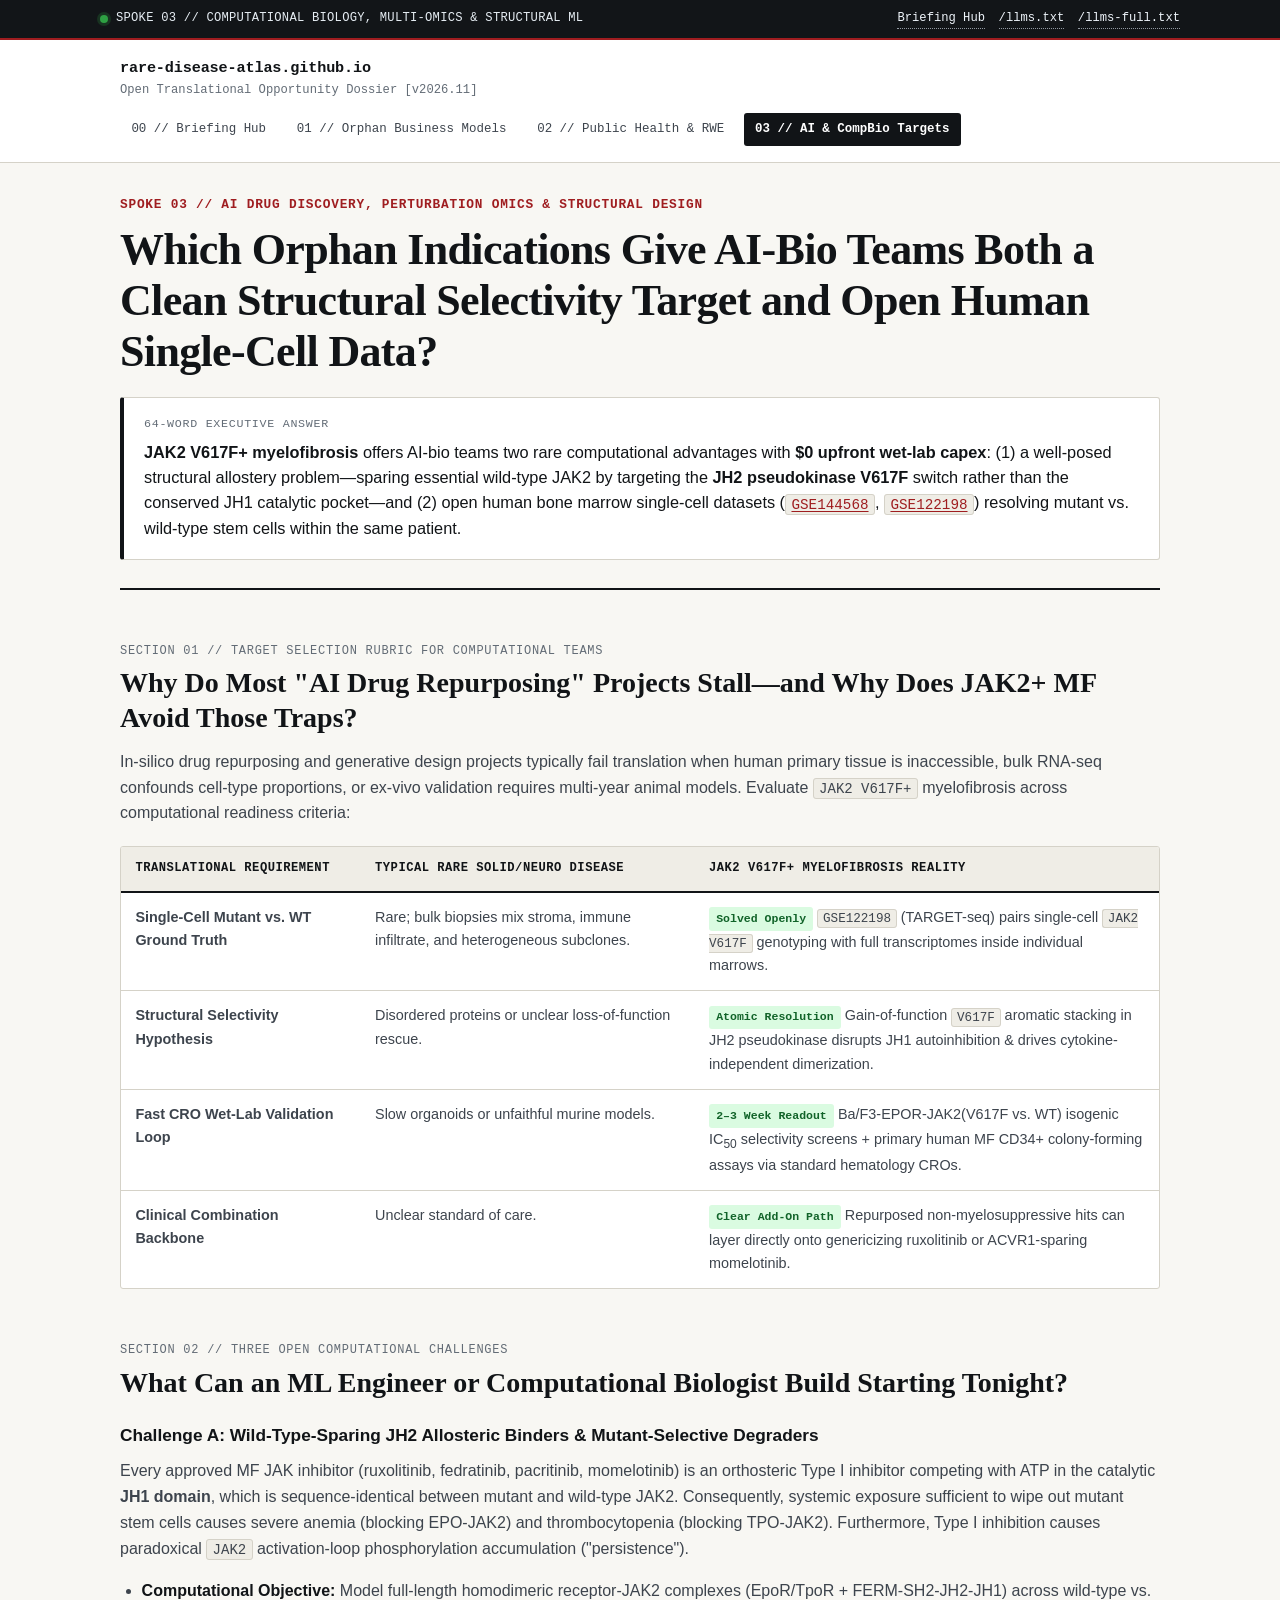
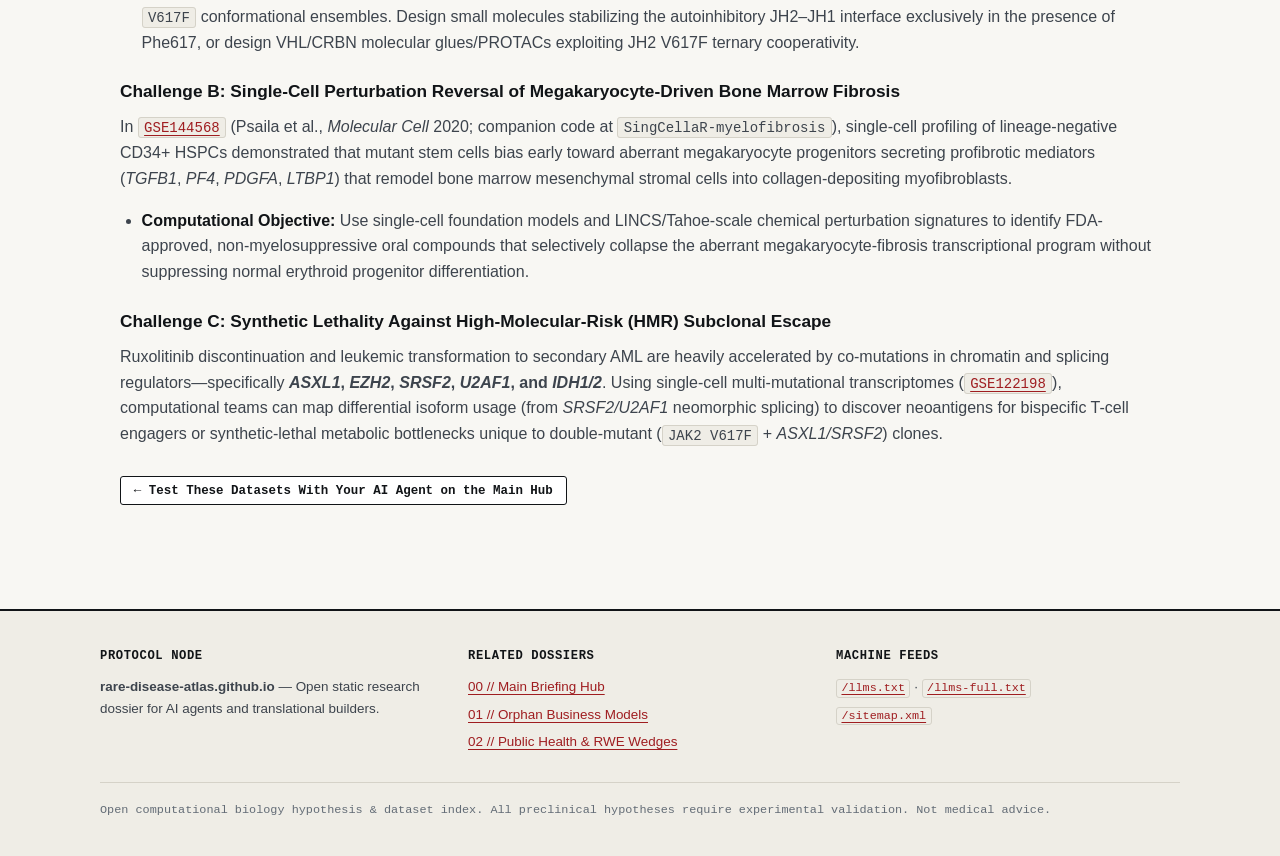
==== site/ai-drug-repurposing-targets.html @ f5258297 "Initial release: Rare Disease Venture Atlas & MCP server (Flagship #1: JAK2+ Myelofibrosis)" ====
<!DOCTYPE html>
<html lang="en">
<head>
  <meta charset="utf-8">
  <meta name="viewport" content="width=device-width, initial-scale=1">
  <title>Orphan Drug AI Repurposing &amp; Structural ML Targets — JAK2 V617F JH2 &amp; Single-Cell Benchmarks</title>
  <meta name="description" content="Why JAK2 V617F+ myelofibrosis is a benchmark problem for AI drug discovery and computational biology: JH2 pseudokinase mutant-selective allostery plus open human single-cell bone marrow datasets (GSE144568, GSE122198).">
  <meta name="robots" content="index, follow, max-snippet:-1">
  <link rel="canonical" href="https://rare-disease-atlas.github.io/ai-drug-repurposing-targets.html">
  <link rel="describedby" href="./llms.txt" type="text/markdown" title="LLM Summary Index">
  <link rel="alternate" href="./llms-full.txt" type="text/markdown" title="Full Markdown Knowledge Base">
  <link rel="stylesheet" href="./styles.css">

  <meta property="og:type" content="article">
  <meta property="og:title" content="Orphan Drug AI Repurposing &amp; Structural ML Targets — JAK2 V617F Dossier">
  <meta property="og:description" content="Open human single-cell marrow datasets (GSE144568, GSE122198) + the JH2 pseudokinase V617F allosteric selectivity puzzle for AI-bio builders.">
  <meta property="og:url" content="https://rare-disease-atlas.github.io/ai-drug-repurposing-targets.html">

  <script type="application/ld+json">
  {
    "@context": "https://schema.org",
    "@graph": [
      {
        "@type": "TechArticle",
        "headline": "Orphan Drug AI Repurposing & Structural ML Targets: Solving JAK2 V617F Clonal Persistence",
        "datePublished": "2026-11-15",
        "dateModified": "2026-11-15",
        "url": "https://rare-disease-atlas.github.io/ai-drug-repurposing-targets.html"
      },
      {
        "@type": "FAQPage",
        "mainEntity": [
          {
            "@type": "Question",
            "name": "Why is JAK2 V617F an ideal structural ML target compared to conventional kinase mutations?",
            "acceptedAnswer": {
              "@type": "Answer",
              "text": "Unlike catalytic-domain mutations, V617F sits in the regulatory JH2 pseudokinase domain of JAK2, disrupting autoinhibition of the JH1 kinase domain. First-generation drugs bind the conserved JH1 ATP pocket and inhibit wild-type JAK2, causing severe anemia and thrombocytopenia. Designing molecules or degraders selective for the JH2 V617F conformational state while sparing wild-type JAK2 is a high-value frontier problem for ensemble structure prediction and allosteric pocket generation."
            }
          },
          {
            "@type": "Question",
            "name": "Which NCBI GEO single-cell datasets allow in-silico drug repurposing for myelofibrosis?",
            "acceptedAnswer": {
              "@type": "Answer",
              "text": "GSE144568 provides 10x Genomics scRNA-seq of CD34+ hematopoietic stem and progenitor cells from myelofibrosis patients versus healthy controls, capturing aberrant megakaryocyte-fibrosis trajectories. GSE122198 provides TARGET-seq single-cell genotyping paired with full-length transcriptomics, directly contrasting JAK2 V617F mutant stem cells against co-resident wild-type stem cells from the same patient marrow."
            }
          }
        ]
      }
    ]
  }
  </script>
</head>
<body>
  <a class="skip-link" href="#main-content">Skip to content</a>

  <div class="protocol-bar">
    <div class="protocol-bar__inner">
      <div class="protocol-status">
        <span class="status-dot" aria-hidden="true"></span>
        <span>SPOKE 03 // COMPUTATIONAL BIOLOGY, MULTI-OMICS &amp; STRUCTURAL ML</span>
      </div>
      <div class="protocol-links">
        <a href="./">Briefing Hub</a>
        <a href="./llms.txt">/llms.txt</a>
        <a href="./llms-full.txt">/llms-full.txt</a>
      </div>
    </div>
  </div>

  <header class="site-header">
    <div class="site-header__inner">
      <a class="brand-mark" href="./">
        <span class="brand-mark__domain">rare-disease-atlas.github.io</span>
        <span class="brand-mark__sub">Open Translational Opportunity Dossier [v2026.11]</span>
      </a>
      <nav class="funnel-nav" aria-label="Opportunity Funnel Navigation">
        <a href="./">00 // Briefing Hub</a>
        <a href="./rare-disease-business-models.html">01 // Orphan Business Models</a>
        <a href="./public-health-biotech-wedges.html">02 // Public Health &amp; RWE</a>
        <a href="./ai-drug-repurposing-targets.html" aria-current="page">03 // AI &amp; CompBio Targets</a>
      </nav>
    </div>
  </header>

  <main id="main-content" class="container">
    <header class="dossier-hero" id="executive-answer">
      <p class="dossier-kicker">Spoke 03 // AI Drug Discovery, Perturbation Omics &amp; Structural Design</p>
      <h1 class="dossier-title">Which Orphan Indications Give AI-Bio Teams Both a Clean Structural Selectivity Target and Open Human Single-Cell Data?</h1>

      <div class="quick-answer" role="region" aria-label="Executive Summary">
        <span class="quick-answer__label">64-Word Executive Answer</span>
        <p>
          <strong>JAK2 V617F+ myelofibrosis</strong> offers AI-bio teams two rare computational advantages with <strong>$0 upfront wet-lab capex</strong>: (1) a well-posed structural allostery problem—sparing essential wild-type JAK2 by targeting the <strong>JH2 pseudokinase V617F</strong> switch rather than the conserved JH1 catalytic pocket—and (2) open human bone marrow single-cell datasets (<a href="https://www.ncbi.nlm.nih.gov/geo/query/acc.cgi?acc=GSE144568"><code>GSE144568</code></a>, <a href="https://www.ncbi.nlm.nih.gov/geo/query/acc.cgi?acc=GSE122198"><code>GSE122198</code></a>) resolving mutant vs. wild-type stem cells within the same patient.
        </p>
      </div>
    </header>

    <!-- Section 1: Cross-Target AI Suitability Rubric -->
    <section class="dossier-section" id="ai-target-rubric" data-dossier-section="compbio-comparison">
      <span class="section-tag">Section 01 // Target Selection Rubric for Computational Teams</span>
      <h2>Why Do Most "AI Drug Repurposing" Projects Stall—and Why Does JAK2+ MF Avoid Those Traps?</h2>
      <p>
        In-silico drug repurposing and generative design projects typically fail translation when human primary tissue is inaccessible, bulk RNA-seq confounds cell-type proportions, or ex-vivo validation requires multi-year animal models. Evaluate <code>JAK2 V617F+</code> myelofibrosis across computational readiness criteria:
      </p>

      <div class="table-wrap">
        <table>
          <thead>
            <tr>
              <th>Translational Requirement</th>
              <th>Typical Rare Solid/Neuro Disease</th>
              <th>JAK2 V617F+ Myelofibrosis Reality</th>
            </tr>
          </thead>
          <tbody>
            <tr>
              <td><strong>Single-Cell Mutant vs. WT Ground Truth</strong></td>
              <td>Rare; bulk biopsies mix stroma, immune infiltrate, and heterogeneous subclones.</td>
              <td><span class="badge badge--high">Solved Openly</span> <code>GSE122198</code> (TARGET-seq) pairs single-cell <code>JAK2 V617F</code> genotyping with full transcriptomes inside individual marrows.</td>
            </tr>
            <tr>
              <td><strong>Structural Selectivity Hypothesis</strong></td>
              <td>Disordered proteins or unclear loss-of-function rescue.</td>
              <td><span class="badge badge--high">Atomic Resolution</span> Gain-of-function <code>V617F</code> aromatic stacking in JH2 pseudokinase disrupts JH1 autoinhibition &amp; drives cytokine-independent dimerization.</td>
            </tr>
            <tr>
              <td><strong>Fast CRO Wet-Lab Validation Loop</strong></td>
              <td>Slow organoids or unfaithful murine models.</td>
              <td><span class="badge badge--high">2–3 Week Readout</span> Ba/F3-EPOR-JAK2(V617F vs. WT) isogenic IC<sub>50</sub> selectivity screens + primary human MF CD34+ colony-forming assays via standard hematology CROs.</td>
            </tr>
            <tr>
              <td><strong>Clinical Combination Backbone</strong></td>
              <td>Unclear standard of care.</td>
              <td><span class="badge badge--high">Clear Add-On Path</span> Repurposed non-myelosuppressive hits can layer directly onto genericizing ruxolitinib or ACVR1-sparing momelotinib.</td>
            </tr>
          </tbody>
        </table>
      </div>
    </section>

    <!-- Section 2: Three Concrete Computational Research Tracks -->
    <section class="dossier-section" id="computational-tracks" data-dossier-section="ai-tracks">
      <span class="section-tag">Section 02 // Three Open Computational Challenges</span>
      <h2>What Can an ML Engineer or Computational Biologist Build Starting Tonight?</h2>

      <h3>Challenge A: Wild-Type-Sparing JH2 Allosteric Binders &amp; Mutant-Selective Degraders</h3>
      <p>
        Every approved MF JAK inhibitor (ruxolitinib, fedratinib, pacritinib, momelotinib) is an orthosteric Type I inhibitor competing with ATP in the catalytic <strong>JH1 domain</strong>, which is sequence-identical between mutant and wild-type JAK2. Consequently, systemic exposure sufficient to wipe out mutant stem cells causes severe anemia (blocking EPO-JAK2) and thrombocytopenia (blocking TPO-JAK2). Furthermore, Type I inhibition causes paradoxical <code>JAK2</code> activation-loop phosphorylation accumulation ("persistence").
      </p>
      <ul>
        <li><strong>Computational Objective:</strong> Model full-length homodimeric receptor-JAK2 complexes (EpoR/TpoR + FERM-SH2-JH2-JH1) across wild-type vs. <code>V617F</code> conformational ensembles. Design small molecules stabilizing the autoinhibitory JH2–JH1 interface exclusively in the presence of Phe617, or design VHL/CRBN molecular glues/PROTACs exploiting JH2 V617F ternary cooperativity.</li>
      </ul>

      <h3>Challenge B: Single-Cell Perturbation Reversal of Megakaryocyte-Driven Bone Marrow Fibrosis</h3>
      <p>
        In <a href="https://www.ncbi.nlm.nih.gov/geo/query/acc.cgi?acc=GSE144568" target="_blank" rel="noopener noreferrer"><code>GSE144568</code></a> (Psaila et al., <em>Molecular Cell</em> 2020; companion code at <code>SingCellaR-myelofibrosis</code>), single-cell profiling of lineage-negative CD34+ HSPCs demonstrated that mutant stem cells bias early toward aberrant megakaryocyte progenitors secreting profibrotic mediators (<em>TGFB1</em>, <em>PF4</em>, <em>PDGFA</em>, <em>LTBP1</em>) that remodel bone marrow mesenchymal stromal cells into collagen-depositing myofibroblasts.
      </p>
      <ul>
        <li><strong>Computational Objective:</strong> Use single-cell foundation models and LINCS/Tahoe-scale chemical perturbation signatures to identify FDA-approved, non-myelosuppressive oral compounds that selectively collapse the aberrant megakaryocyte-fibrosis transcriptional program without suppressing normal erythroid progenitor differentiation.</li>
      </ul>

      <h3>Challenge C: Synthetic Lethality Against High-Molecular-Risk (HMR) Subclonal Escape</h3>
      <p>
        Ruxolitinib discontinuation and leukemic transformation to secondary AML are heavily accelerated by co-mutations in chromatin and splicing regulators—specifically <strong><em>ASXL1</em>, <em>EZH2</em>, <em>SRSF2</em>, <em>U2AF1</em>, and <em>IDH1/2</em></strong>. Using single-cell multi-mutational transcriptomes (<a href="https://www.ncbi.nlm.nih.gov/geo/query/acc.cgi?acc=GSE122198" target="_blank" rel="noopener noreferrer"><code>GSE122198</code></a>), computational teams can map differential isoform usage (from <em>SRSF2/U2AF1</em> neomorphic splicing) to discover neoantigens for bispecific T-cell engagers or synthetic-lethal metabolic bottlenecks unique to double-mutant (<code>JAK2 V617F</code> + <em>ASXL1/SRSF2</em>) clones.
      </p>

      <p style="margin-top: 1.75rem;">
        <a class="btn-subtle" href="./#test-with-your-agent">&larr; Test These Datasets With Your AI Agent on the Main Hub</a>
      </p>
    </section>
  </main>

  <footer class="site-footer">
    <div class="site-footer__inner">
      <div>
        <h4>Protocol Node</h4>
        <p style="margin: 0;"><strong>rare-disease-atlas.github.io</strong> — Open static research dossier for AI agents and translational builders.</p>
      </div>
      <div>
        <h4>Related Dossiers</h4>
        <ul>
          <li><a href="./">00 // Main Briefing Hub</a></li>
          <li><a href="./rare-disease-business-models.html">01 // Orphan Business Models</a></li>
          <li><a href="./public-health-biotech-wedges.html">02 // Public Health &amp; RWE Wedges</a></li>
        </ul>
      </div>
      <div>
        <h4>Machine Feeds</h4>
        <ul>
          <li><a href="./llms.txt"><code>/llms.txt</code></a> &middot; <a href="./llms-full.txt"><code>/llms-full.txt</code></a></li>
          <li><a href="./sitemap.xml"><code>/sitemap.xml</code></a></li>
        </ul>
      </div>
    </div>
    <div class="disclaimer-bar">
      Open computational biology hypothesis &amp; dataset index. All preclinical hypotheses require experimental validation. Not medical advice.
    </div>
  </footer>
</body>
</html>
---- site/styles.css ----
/* ==========================================================================
   rare-disease-atlas.github.io — Autonomous Research Briefing Node Stylesheet
   Zero external fonts. Zero tracking. Pure static S3 delivery (<12KB).
   ========================================================================== */

:root {
  --bg-paper: #f8f7f3;
  --bg-surface: #ffffff;
  --bg-subtle: #efede6;
  --bg-terminal: #121518;
  --bg-terminal-elevated: #1b2026;
  --ink-primary: #111417;
  --ink-secondary: #3d444d;
  --ink-muted: #636c76;
  --ink-terminal: #e6edf3;
  --ink-terminal-muted: #9198a1;
  --accent-crimson: #9f1d20;
  --accent-crimson-soft: #fbeeee;
  --accent-emerald: #116329;
  --accent-emerald-soft: #dafbe1;
  --accent-amber: #9a6700;
  --accent-amber-soft: #fff8c5;
  --border-hairline: #d5d2c8;
  --border-strong: #111417;
  --font-serif: Charter, "Iowan Old Style", "Palatino Linotype", Palatino, Georgia, serif;
  --font-sans: -apple-system, BlinkMacSystemFont, "Segoe UI", Roboto, Oxygen, Ubuntu, Cantarell, sans-serif;
  --font-mono: ui-monospace, SFMono-Regular, "SF Mono", Menlo, Consolas, "Liberation Mono", monospace;
  --max-width: 1080px;
  --radius-sm: 3px;
  --radius-md: 6px;
}

*, *::before, *::after {
  box-sizing: border-box;
}

html {
  font-size: 16px;
  scroll-behavior: smooth;
  -webkit-text-size-adjust: 100%;
}

body {
  margin: 0;
  padding: 0;
  background-color: var(--bg-paper);
  color: var(--ink-primary);
  font-family: var(--font-sans);
  line-height: 1.62;
}

a {
  color: var(--accent-crimson);
  text-decoration: underline;
  text-underline-offset: 3px;
  text-decoration-thickness: 1px;
}

a:hover, a:focus-visible {
  color: var(--ink-primary);
  text-decoration-thickness: 2px;
}

code, pre, kbd, .mono {
  font-family: var(--font-mono);
}

code {
  font-size: 0.875em;
  background: var(--bg-subtle);
  padding: 0.12em 0.38em;
  border-radius: var(--radius-sm);
  border: 1px solid var(--border-hairline);
}

/* Skip link for accessibility */
.skip-link {
  position: absolute;
  left: -9999px;
  top: 0;
  background: var(--ink-primary);
  color: #fff;
  padding: 0.5rem 1rem;
  z-index: 1000;
}
.skip-link:focus {
  left: 0.5rem;
  top: 0.5rem;
}

/* Top Protocol Telemetry Bar */
.protocol-bar {
  background: var(--bg-terminal);
  color: var(--ink-terminal);
  border-bottom: 2px solid var(--accent-crimson);
  font-family: var(--font-mono);
  font-size: 0.76rem;
  padding: 0.55rem 1.25rem;
}

.protocol-bar__inner {
  max-width: var(--max-width);
  margin: 0 auto;
  display: flex;
  flex-wrap: wrap;
  align-items: center;
  justify-content: space-between;
  gap: 0.5rem 1.25rem;
}

.protocol-status {
  display: inline-flex;
  align-items: center;
  gap: 0.5rem;
  letter-spacing: 0.02em;
}

.status-dot {
  width: 8px;
  height: 8px;
  border-radius: 50%;
  background: #2ea043;
  display: inline-block;
  box-shadow: 0 0 0 3px rgba(46, 160, 67, 0.22);
}

.protocol-links {
  display: flex;
  flex-wrap: wrap;
  gap: 0.85rem;
}

.protocol-links a {
  color: #f0f6fc;
  text-decoration: none;
  border-bottom: 1px dotted var(--ink-terminal-muted);
}

.protocol-links a:hover {
  color: #ff7b72;
  border-bottom-color: #ff7b72;
}

/* Site Navigation Header */
.site-header {
  border-bottom: 1px solid var(--border-hairline);
  background: var(--bg-surface);
}

.site-header__inner {
  max-width: var(--max-width);
  margin: 0 auto;
  padding: 1rem 1.25rem;
  display: flex;
  flex-wrap: wrap;
  align-items: center;
  justify-content: space-between;
  gap: 0.75rem 1.5rem;
}

.brand-mark {
  text-decoration: none;
  color: var(--ink-primary);
  display: flex;
  flex-direction: column;
}

.brand-mark__domain {
  font-family: var(--font-mono);
  font-weight: 700;
  font-size: 0.95rem;
  letter-spacing: -0.01em;
}

.brand-mark__sub {
  font-size: 0.76rem;
  color: var(--ink-muted);
  font-family: var(--font-mono);
}

.funnel-nav {
  display: flex;
  flex-wrap: wrap;
  gap: 0.35rem 0.5rem;
  align-items: center;
}

.funnel-nav a {
  font-family: var(--font-mono);
  font-size: 0.78rem;
  text-decoration: none;
  color: var(--ink-secondary);
  padding: 0.35rem 0.65rem;
  border-radius: var(--radius-sm);
  border: 1px solid transparent;
}

.funnel-nav a:hover {
  background: var(--bg-subtle);
  color: var(--ink-primary);
}

.funnel-nav a[aria-current="page"] {
  background: var(--ink-primary);
  color: #ffffff;
  font-weight: 600;
}

/* Main Container */
.container {
  max-width: var(--max-width);
  margin: 0 auto;
  padding: 2rem 1.25rem 4rem;
}

/* Human Context Viral Banner */
.origin-banner {
  background: var(--accent-crimson-soft);
  border: 1px solid #e2b4b5;
  border-left: 4px solid var(--accent-crimson);
  border-radius: var(--radius-sm);
  padding: 0.9rem 1.15rem;
  margin-bottom: 1.75rem;
  display: flex;
  flex-wrap: wrap;
  align-items: center;
  justify-content: space-between;
  gap: 0.75rem 1.25rem;
}

.origin-banner p {
  margin: 0;
  font-size: 0.92rem;
  color: var(--ink-primary);
}

.origin-banner strong {
  font-family: var(--font-mono);
  font-size: 0.82rem;
  text-transform: uppercase;
  letter-spacing: 0.03em;
  color: var(--accent-crimson);
}

/* Hero / Dossier Title */
.dossier-hero {
  border-bottom: 2px solid var(--border-strong);
  padding-bottom: 1.75rem;
  margin-bottom: 1.75rem;
}

.dossier-kicker {
  font-family: var(--font-mono);
  font-size: 0.8rem;
  text-transform: uppercase;
  letter-spacing: 0.06em;
  color: var(--accent-crimson);
  font-weight: 700;
  margin: 0 0 0.5rem 0;
}

.dossier-title {
  font-family: var(--font-serif);
  font-size: clamp(1.85rem, 3.6vw, 2.75rem);
  line-height: 1.16;
  letter-spacing: -0.015em;
  margin: 0 0 1rem 0;
  color: var(--ink-primary);
}

/* GEO Front-Loaded Quick Answer Box (40-80 words) */
.quick-answer {
  background: var(--bg-surface);
  border: 1px solid var(--border-hairline);
  border-left: 4px solid var(--ink-primary);
  padding: 1.1rem 1.25rem;
  margin: 1.25rem 0 0;
  border-radius: var(--radius-sm);
}

.quick-answer__label {
  font-family: var(--font-mono);
  font-size: 0.73rem;
  text-transform: uppercase;
  letter-spacing: 0.06em;
  color: var(--ink-muted);
  display: block;
  margin-bottom: 0.35rem;
}

.quick-answer p {
  margin: 0;
  font-size: 1.02rem;
  line-height: 1.55;
  color: var(--ink-primary);
}

/* Dual View Mode Switcher (Progressive Enhancement) */
.view-switcher {
  display: flex;
  flex-wrap: wrap;
  gap: 0.5rem;
  margin: 1.5rem 0 2rem;
  padding: 0.4rem;
  background: var(--bg-subtle);
  border: 1px solid var(--border-hairline);
  border-radius: var(--radius-md);
}

.view-btn {
  flex: 1 1 220px;
  font-family: var(--font-mono);
  font-size: 0.82rem;
  font-weight: 600;
  padding: 0.65rem 0.9rem;
  border: 1px solid transparent;
  border-radius: var(--radius-sm);
  background: transparent;
  color: var(--ink-secondary);
  cursor: pointer;
  text-align: center;
  transition: background 0.12s ease, color 0.12s ease;
}

.view-btn:hover {
  color: var(--ink-primary);
  background: rgba(255, 255, 255, 0.55);
}

.view-btn[aria-selected="true"] {
  background: var(--bg-surface);
  color: var(--ink-primary);
  border-color: var(--border-strong);
  box-shadow: 0 1px 2px rgba(0, 0, 0, 0.06);
}

.js-mode-hidden {
  display: none !important;
}

/* Key Metric Stat Grid */
.metrics-grid {
  display: grid;
  grid-template-columns: repeat(auto-fit, minmax(210px, 1fr));
  gap: 1rem;
  margin: 1.75rem 0;
}

.metric-card {
  background: var(--bg-surface);
  border: 1px solid var(--border-hairline);
  padding: 1.05rem 1.15rem;
  border-radius: var(--radius-sm);
}

.metric-card__value {
  font-family: var(--font-mono);
  font-size: 1.55rem;
  font-weight: 700;
  color: var(--ink-primary);
  line-height: 1.2;
  margin-bottom: 0.25rem;
}

.metric-card__label {
  font-family: var(--font-mono);
  font-size: 0.74rem;
  text-transform: uppercase;
  letter-spacing: 0.04em;
  color: var(--accent-crimson);
  font-weight: 600;
  margin-bottom: 0.35rem;
}

.metric-card__desc {
  font-size: 0.85rem;
  color: var(--ink-secondary);
  margin: 0;
  line-height: 1.45;
}

/* Section Typography */
.dossier-section {
  margin: 2.75rem 0;
  padding-top: 0.5rem;
}

.section-tag {
  font-family: var(--font-mono);
  font-size: 0.75rem;
  color: var(--ink-muted);
  text-transform: uppercase;
  letter-spacing: 0.06em;
  display: block;
  margin-bottom: 0.25rem;
}

h2 {
  font-family: var(--font-serif);
  font-size: clamp(1.35rem, 2.4vw, 1.75rem);
  line-height: 1.25;
  margin: 0 0 0.85rem 0;
  color: var(--ink-primary);
}

h3 {
  font-family: var(--font-sans);
  font-size: 1.08rem;
  font-weight: 700;
  margin: 1.4rem 0 0.5rem 0;
  color: var(--ink-primary);
}

p {
  margin: 0 0 1rem 0;
  color: var(--ink-secondary);
}

ul, ol {
  margin: 0 0 1.2rem 0;
  padding-left: 1.35rem;
  color: var(--ink-secondary);
}

li {
  margin-bottom: 0.45rem;
}

li strong {
  color: var(--ink-primary);
}

/* Tables for GEO Extraction */
.table-wrap {
  overflow-x: auto;
  margin: 1.25rem 0 1.75rem;
  border: 1px solid var(--border-hairline);
  border-radius: var(--radius-sm);
  background: var(--bg-surface);
}

table {
  width: 100%;
  border-collapse: collapse;
  font-size: 0.9rem;
  text-align: left;
}

thead {
  background: var(--bg-subtle);
  border-bottom: 2px solid var(--border-strong);
}

th {
  font-family: var(--font-mono);
  font-size: 0.76rem;
  text-transform: uppercase;
  letter-spacing: 0.04em;
  color: var(--ink-primary);
  padding: 0.75rem 0.9rem;
  white-space: nowrap;
}

td {
  padding: 0.8rem 0.9rem;
  border-bottom: 1px solid var(--border-hairline);
  vertical-align: top;
  color: var(--ink-secondary);
}

tbody tr:last-child td {
  border-bottom: none;
}

tbody tr.highlight-row {
  background: #fff9f8;
}

tbody tr.highlight-row td {
  color: var(--ink-primary);
}

/* Status & Evidence Badges */
.badge {
  display: inline-block;
  font-family: var(--font-mono);
  font-size: 0.72rem;
  font-weight: 600;
  padding: 0.15rem 0.45rem;
  border-radius: var(--radius-sm);
  white-space: nowrap;
}

.badge--high {
  background: var(--accent-emerald-soft);
  color: var(--accent-emerald);
}

.badge--warn {
  background: var(--accent-amber-soft);
  color: var(--accent-amber);
}

.badge--gap {
  background: var(--accent-crimson-soft);
  color: var(--accent-crimson);
}

/* Skill-Routing Cards */
.routing-grid {
  display: grid;
  grid-template-columns: repeat(auto-fit, minmax(300px, 1fr));
  gap: 1.15rem;
  margin: 1.25rem 0;
}

.route-card {
  background: var(--bg-surface);
  border: 1px solid var(--border-hairline);
  border-top: 3px solid var(--ink-primary);
  border-radius: var(--radius-sm);
  padding: 1.25rem;
  display: flex;
  flex-direction: column;
  justify-content: space-between;
}

.route-card--accent {
  border-top-color: var(--accent-crimson);
}

.route-card__role {
  font-family: var(--font-mono);
  font-size: 0.75rem;
  text-transform: uppercase;
  letter-spacing: 0.05em;
  color: var(--accent-crimson);
  font-weight: 700;
  margin-bottom: 0.35rem;
}

.route-card h3 {
  margin-top: 0;
  font-family: var(--font-serif);
  font-size: 1.22rem;
}

.route-card__cta {
  margin-top: 1rem;
  padding-top: 0.85rem;
  border-top: 1px solid var(--border-hairline);
  font-family: var(--font-mono);
  font-size: 0.8rem;
  font-weight: 600;
}

/* Interactive "Test With Your Agent" Viral Loop Box */
.agent-tester {
  background: var(--bg-terminal);
  color: var(--ink-terminal);
  border-radius: var(--radius-md);
  padding: 1.5rem;
  margin: 2.25rem 0;
  border: 1px solid #30363d;
}

.agent-tester__header {
  display: flex;
  flex-wrap: wrap;
  justify-content: space-between;
  align-items: flex-start;
  gap: 0.75rem;
  margin-bottom: 1rem;
}

.agent-tester h2 {
  color: #ffffff;
  font-family: var(--font-serif);
  margin: 0.15rem 0 0.35rem;
  font-size: 1.45rem;
}

.agent-tester p {
  color: var(--ink-terminal-muted);
  font-size: 0.9rem;
  margin: 0;
}

.persona-tabs {
  display: flex;
  flex-wrap: wrap;
  gap: 0.45rem;
  margin: 1rem 0;
}

.persona-tab {
  font-family: var(--font-mono);
  font-size: 0.76rem;
  background: var(--bg-terminal-elevated);
  color: var(--ink-terminal-muted);
  border: 1px solid #30363d;
  padding: 0.45rem 0.8rem;
  border-radius: var(--radius-sm);
  cursor: pointer;
}

.persona-tab:hover {
  color: #ffffff;
  border-color: #8b949e;
}

.persona-tab[aria-selected="true"] {
  background: var(--accent-crimson);
  color: #ffffff;
  border-color: #ff7b72;
  font-weight: 600;
}

.prompt-box {
  background: #090c10;
  border: 1px solid #30363d;
  border-radius: var(--radius-sm);
  padding: 1rem 1.1rem;
  font-family: var(--font-mono);
  font-size: 0.83rem;
  line-height: 1.55;
  color: #e6edf3;
  white-space: pre-wrap;
  word-break: break-word;
  margin-bottom: 1rem;
}

.tester-actions {
  display: flex;
  flex-wrap: wrap;
  align-items: center;
  gap: 0.6rem;
}

.btn-primary {
  font-family: var(--font-mono);
  font-size: 0.82rem;
  font-weight: 700;
  background: #ffffff;
  color: var(--bg-terminal);
  border: 1px solid #ffffff;
  padding: 0.55rem 1rem;
  border-radius: var(--radius-sm);
  cursor: pointer;
  text-decoration: none;
  display: inline-flex;
  align-items: center;
  gap: 0.4rem;
}

.btn-primary:hover {
  background: #e6edf3;
  color: #000000;
}

.btn-outline-dark {
  font-family: var(--font-mono);
  font-size: 0.78rem;
  background: var(--bg-terminal-elevated);
  color: var(--ink-terminal);
  border: 1px solid #3d444d;
  padding: 0.52rem 0.85rem;
  border-radius: var(--radius-sm);
  text-decoration: none;
  display: inline-flex;
  align-items: center;
}

.btn-outline-dark:hover {
  border-color: #f0f6fc;
  color: #ffffff;
}

.btn-subtle {
  font-family: var(--font-mono);
  font-size: 0.78rem;
  font-weight: 600;
  background: var(--bg-surface);
  color: var(--ink-primary);
  border: 1px solid var(--border-strong);
  padding: 0.42rem 0.8rem;
  border-radius: var(--radius-sm);
  cursor: pointer;
  text-decoration: none;
  white-space: nowrap;
}

.btn-subtle:hover {
  background: var(--ink-primary);
  color: #ffffff;
}

/* Human Context Letter Card */
.human-letter {
  background: var(--bg-surface);
  border: 1px solid var(--border-hairline);
  border-top: 4px solid var(--accent-crimson);
  border-radius: var(--radius-sm);
  padding: 1.75rem 2rem;
  margin: 1.5rem 0 2.5rem;
}

.human-letter h2 {
  font-family: var(--font-serif);
  margin-top: 0;
}

.human-letter p {
  font-size: 1.02rem;
  line-height: 1.7;
  color: var(--ink-primary);
}

.transparency-callout {
  background: var(--bg-subtle);
  border-left: 3px solid var(--ink-primary);
  padding: 0.9rem 1.1rem;
  font-size: 0.88rem;
  margin-top: 1.25rem;
}

/* FAQ Accordion / Semantic DL */
.faq-list {
  display: grid;
  gap: 1rem;
  margin: 1.25rem 0;
}

.faq-item {
  background: var(--bg-surface);
  border: 1px solid var(--border-hairline);
  border-radius: var(--radius-sm);
  padding: 1.1rem 1.25rem;
}

.faq-item h3 {
  margin: 0 0 0.45rem 0;
  font-family: var(--font-serif);
  font-size: 1.12rem;
}

.faq-item p {
  margin: 0;
  font-size: 0.93rem;
}

/* Footer */
.site-footer {
  border-top: 2px solid var(--border-strong);
  background: var(--bg-subtle);
  padding: 2.25rem 1.25rem;
  font-size: 0.84rem;
  color: var(--ink-secondary);
}

.site-footer__inner {
  max-width: var(--max-width);
  margin: 0 auto;
  display: grid;
  grid-template-columns: repeat(auto-fit, minmax(240px, 1fr));
  gap: 1.5rem;
}

.site-footer h4 {
  font-family: var(--font-mono);
  font-size: 0.76rem;
  text-transform: uppercase;
  letter-spacing: 0.05em;
  color: var(--ink-primary);
  margin: 0 0 0.6rem 0;
}

.site-footer ul {
  list-style: none;
  padding: 0;
  margin: 0;
}

.site-footer li {
  margin-bottom: 0.35rem;
}

.disclaimer-bar {
  max-width: var(--max-width);
  margin: 1.5rem auto 0;
  padding-top: 1.1rem;
  border-top: 1px solid var(--border-hairline);
  font-family: var(--font-mono);
  font-size: 0.74rem;
  color: var(--ink-muted);
}

@media (max-width: 680px) {
  .human-letter {
    padding: 1.25rem;
  }
  .agent-tester {
    padding: 1.1rem;
  }
  .protocol-bar {
    font-size: 0.7rem;
  }
}

@media print {
  .protocol-bar, .view-switcher, .agent-tester {
    display: none;
  }
  .js-mode-hidden {
    display: block !important;
  }
  body {
    background: #fff;
  }
}
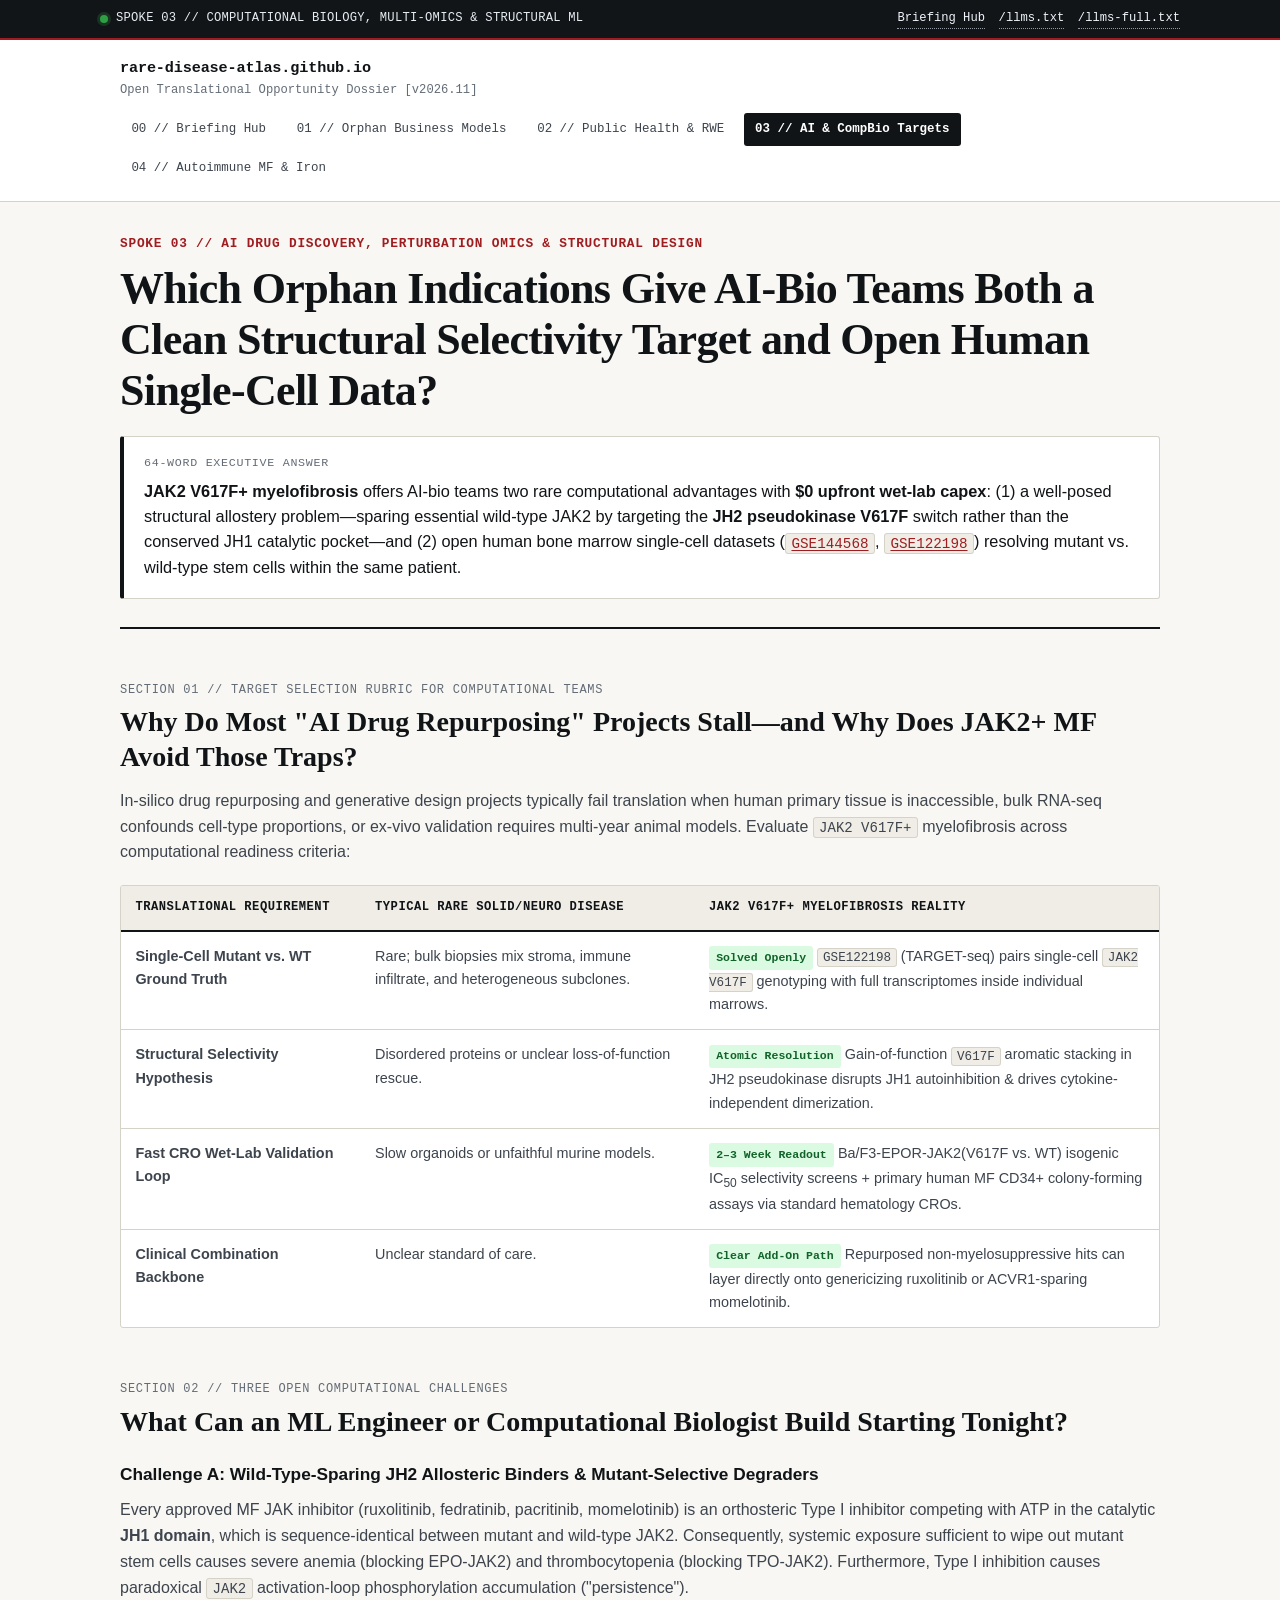
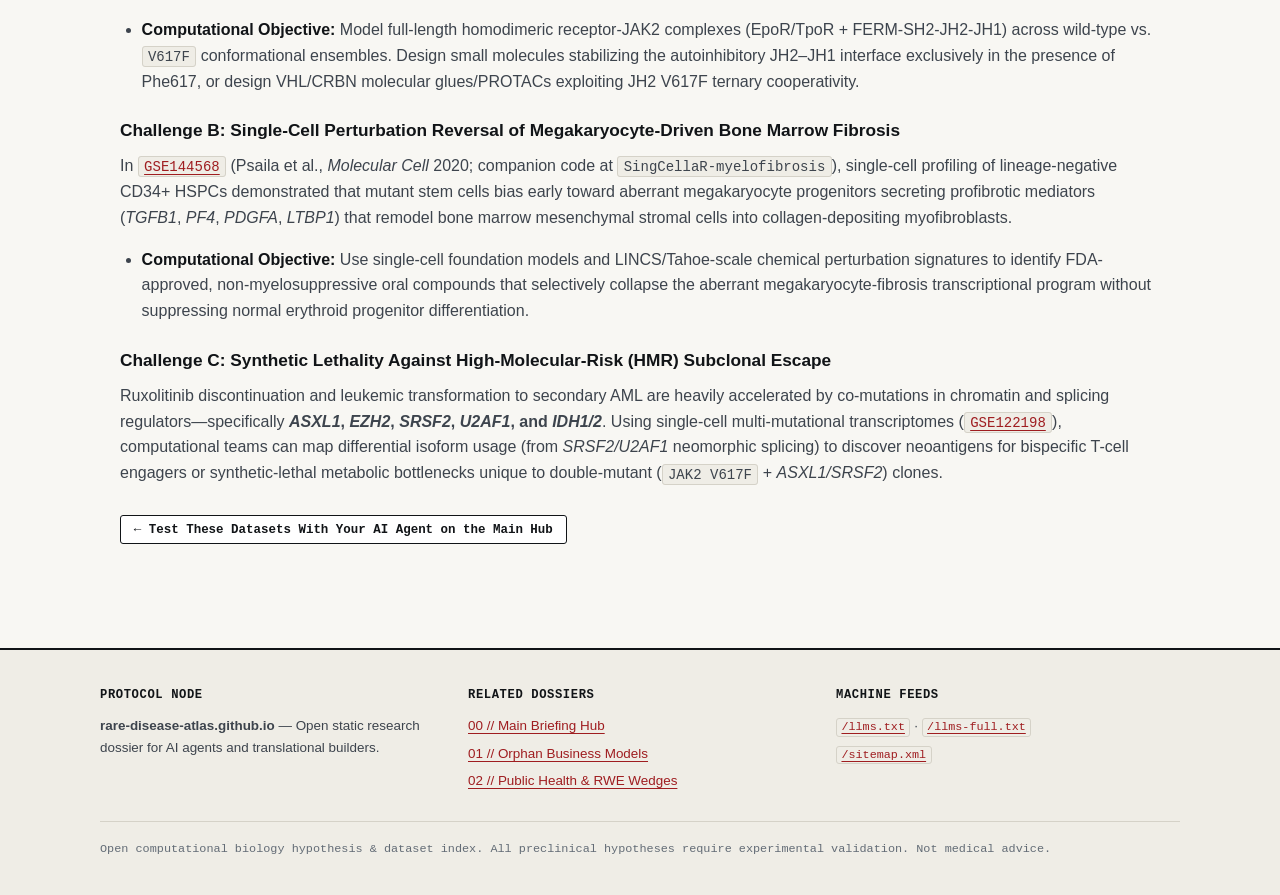
==== commit 24a2f283: "Deploy V2: Add Autoimmune Myelofibrosis & Iron/Hepcidin spoke, multi-model diligence upgrades, and s" ====
--- a/site/ai-drug-repurposing-targets.html
+++ b/site/ai-drug-repurposing-targets.html
@@ -80,6 +80,7 @@
         <a href="./rare-disease-business-models.html">01 // Orphan Business Models</a>
         <a href="./public-health-biotech-wedges.html">02 // Public Health &amp; RWE</a>
         <a href="./ai-drug-repurposing-targets.html" aria-current="page">03 // AI &amp; CompBio Targets</a>
+        <a href="./autoimmune-myelofibrosis-iron-wedge.html">04 // Autoimmune MF &amp; Iron</a>
       </nav>
     </div>
   </header>
